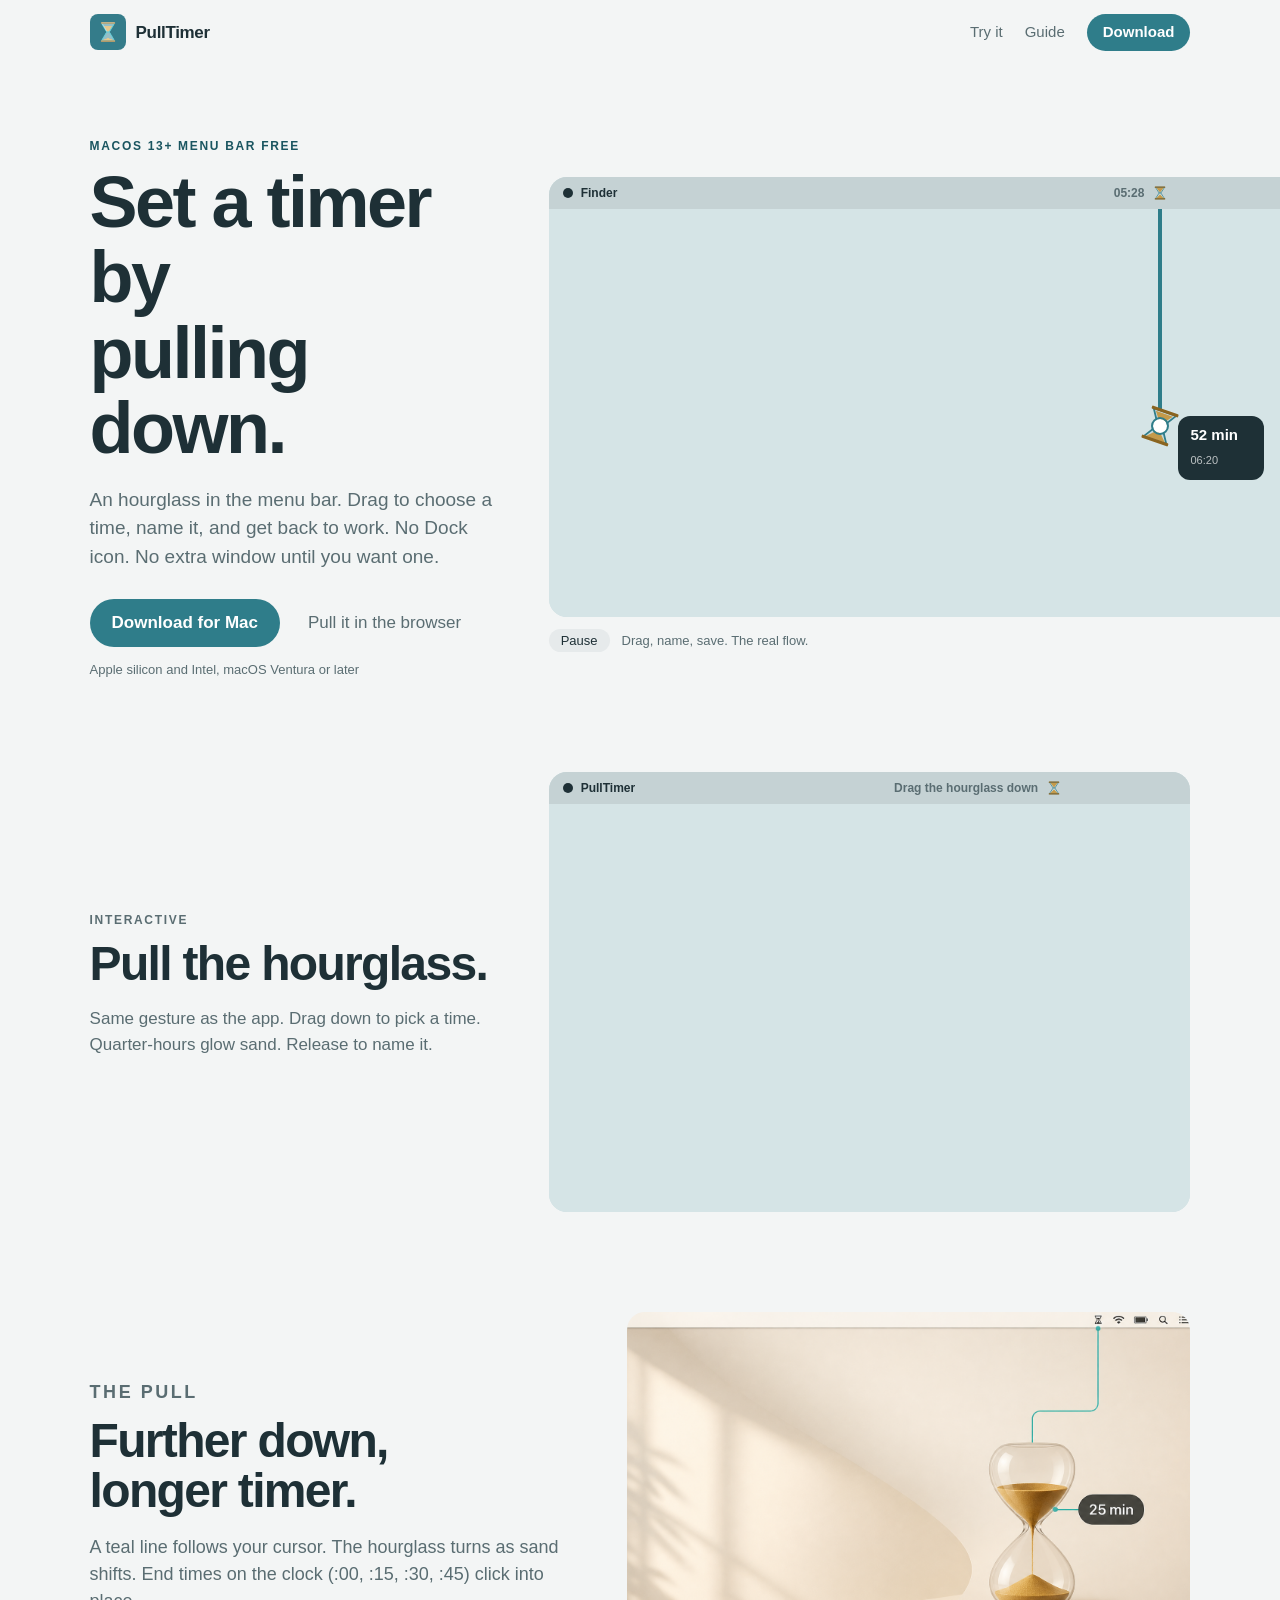
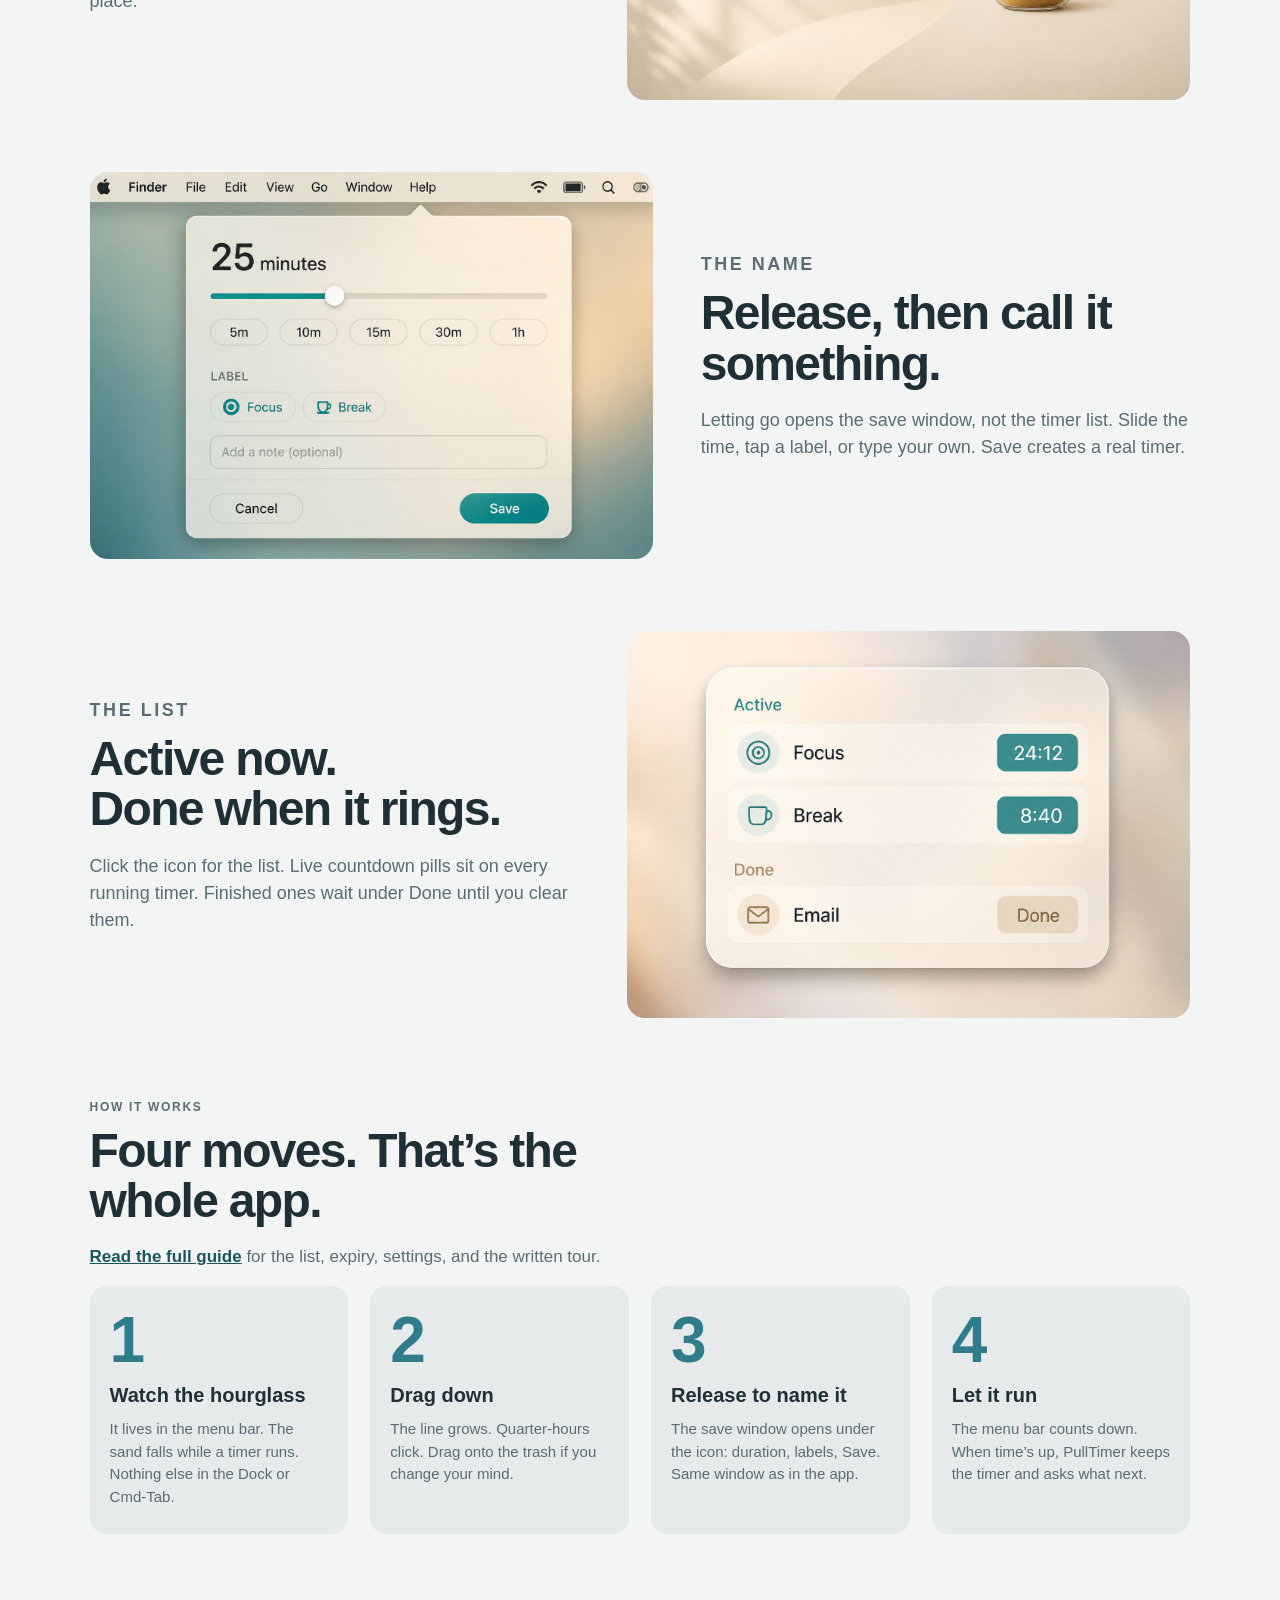
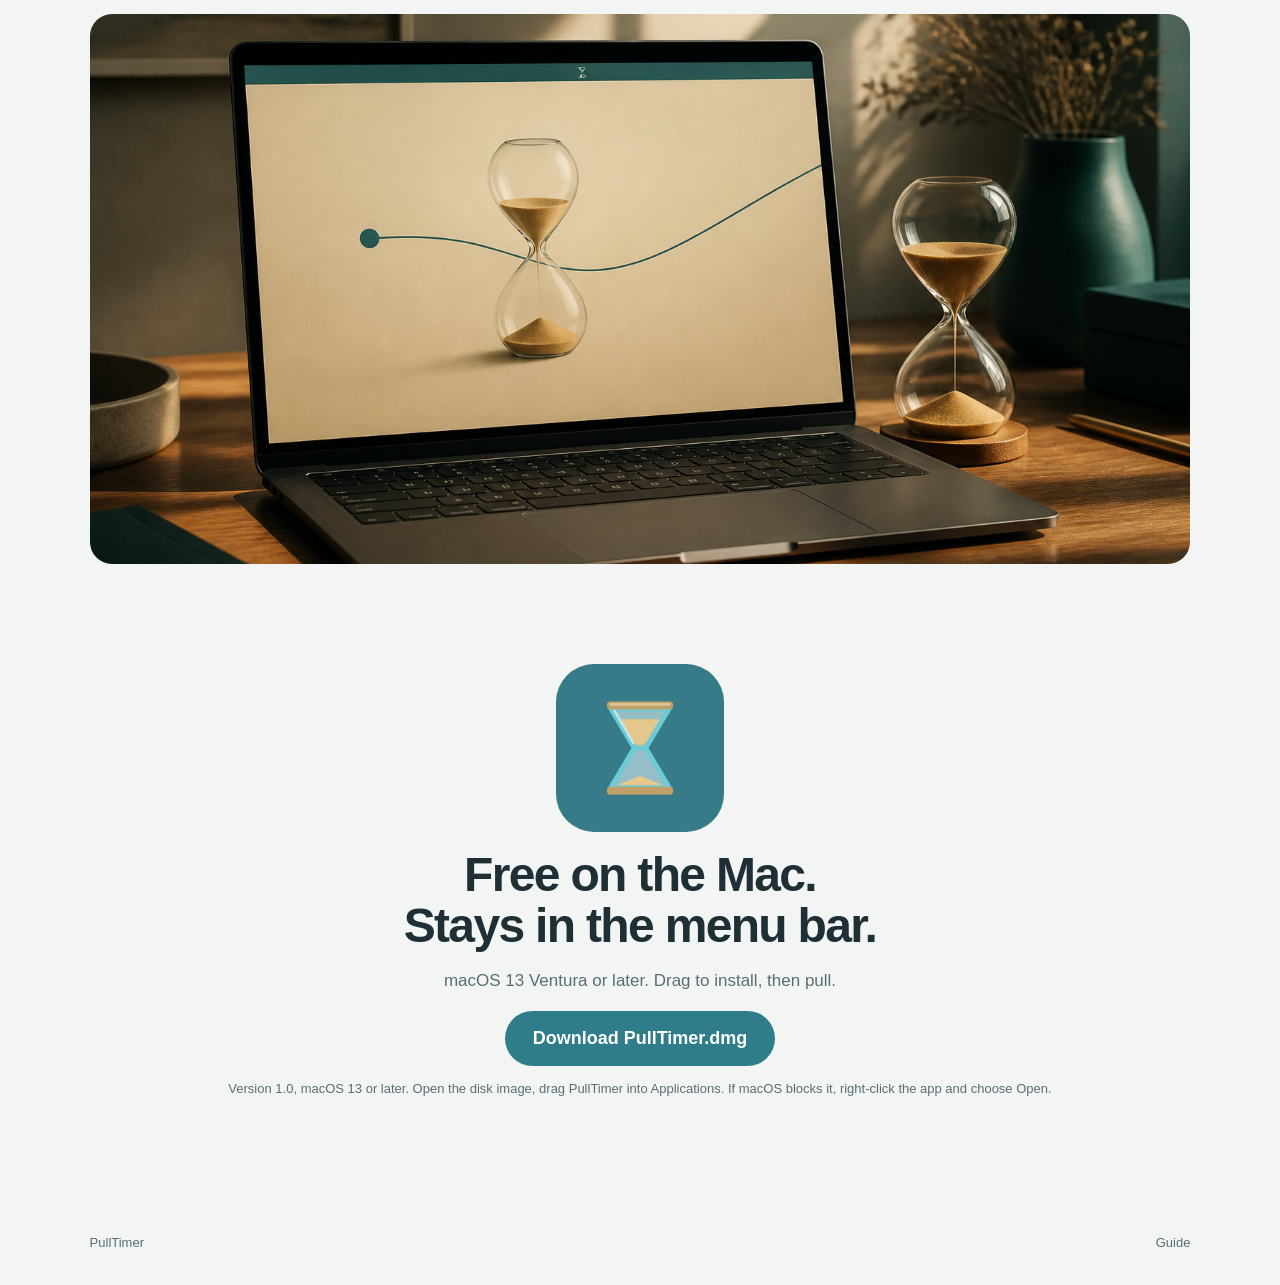
==== website/index.html @ 28bd432b "feat: website, guided tour, and save-on-release checkpoint Ship the marketing site with a DMG downlo" ====
<!DOCTYPE html>
<html lang="en">
<head>
  <meta charset="utf-8">
  <meta name="viewport" content="width=device-width, initial-scale=1">
  <title>PullTimer: set a timer by pulling down</title>
  <meta name="description" content="A macOS menu bar timer. Drag the hourglass to choose a time, name it, and let the sand run. No Dock. No clutter.">
  <meta property="og:title" content="PullTimer">
  <meta property="og:description" content="Set a timer by pulling down from the Mac menu bar.">
  <meta property="og:image" content="assets/hero-desk.png">
  <meta property="og:type" content="website">
  <link rel="icon" href="assets/favicon.svg" type="image/svg+xml">
  <link rel="apple-touch-icon" href="assets/app-icon-256.png">
  <link rel="stylesheet" href="styles.css">
</head>
<body>
  <header class="nav">
    <a class="brand" href="#top">
      <img src="assets/app-icon-256.png" width="36" height="36" alt="">
      <span>PullTimer</span>
    </a>
    <nav>
      <a href="#try">Try it</a>
      <a class="keep" href="guide.html">Guide</a>
      <a href="downloads/PullTimer.dmg" class="nav-cta" download>Download</a>
    </nav>
  </header>

  <main id="top">
    <section class="hero">
      <div class="hero-copy">
        <p class="eyebrow">macOS 13+  Menu bar  Free</p>
        <h1>Set a timer by<br>pulling down.</h1>
        <p class="lede">An hourglass in the menu bar. Drag to choose a time, name it, and get back to work. No Dock icon. No extra window until you want one.</p>
        <div class="hero-actions">
          <a class="btn-save" href="downloads/PullTimer.dmg" download>Download for Mac</a>
          <a class="btn-quiet" href="#try">Pull it in the browser</a>
        </div>
        <p class="fine">Apple silicon and Intel, macOS Ventura or later</p>
      </div>

      <figure class="film" aria-label="Product demo">
        <div class="film-stage" id="film">
          <div class="desktop">
            <div class="menubar">
              <span class="apple" aria-hidden="true"></span>
              <span class="mb-app">Finder</span>
              <span class="mb-spacer"></span>
              <span class="mb-clock" id="filmClock">16:39</span>
              <span class="status-icon" id="filmIcon">
                <svg class="hg" viewBox="0 0 42 42" aria-hidden="true"><use href="#hourglass"></use></svg>
                <span class="status-time" id="filmStatus"></span>
              </span>
            </div>
            <div class="film-play" id="filmPlay">
              <div class="line" id="filmLine"></div>
              <div class="glass" id="filmGlass">
                <svg class="hg lg" viewBox="0 0 42 42"><use href="#hourglass"></use></svg>
              </div>
              <div class="bubble" id="filmBubble">
                <strong id="filmMins">25 min</strong>
                <span id="filmEnd">17:04</span>
              </div>
              <div class="cursor" id="filmCursor"></div>
              <div class="save-panel" id="filmSave">
                <div class="save-head">
                  <h3 id="filmVerbose">25 minutes</h3>
                  <div class="save-meta"><span>25m</span><span id="filmSaveEnd">17:04</span></div>
                  <div class="slider"><i style="width:42%"></i></div>
                  <div class="chips">
                    <span>5m</span><span>10m</span><span class="on">15m</span><span>30m</span><span>1h</span>
                  </div>
                </div>
                <div class="save-label">
                  <p>Label</p>
                  <div class="chips"><span>Focus</span><span>Break</span></div>
                  <div class="field" id="filmField"><span id="filmTyped"></span><i class="caret"></i></div>
                </div>
                <div class="save-foot">
                  <span class="cancel">Cancel</span>
                  <span class="save" id="filmSaveBtn">Save</span>
                </div>
              </div>
            </div>
          </div>
        </div>
        <figcaption>
          <button type="button" class="film-toggle" id="filmToggle" aria-pressed="true">Pause</button>
          <span>Drag, name, save. The real flow.</span>
        </figcaption>
      </figure>
    </section>

    <section class="try" id="try">
      <div class="section-copy">
        <p class="eyebrow">Interactive</p>
        <h2>Pull the hourglass.</h2>
        <p>Same gesture as the app. Drag down to pick a time. Quarter-hours glow sand. Release to name it.</p>
      </div>
      <div class="try-stage" id="tryStage">
        <div class="desktop">
          <div class="menubar">
            <span class="apple" aria-hidden="true"></span>
            <span class="mb-app">PullTimer</span>
            <span class="mb-spacer"></span>
            <span class="hint" id="tryHint">Drag the hourglass down</span>
            <button type="button" class="status-icon live" id="tryIcon" aria-label="Drag to set a timer">
              <svg class="hg" viewBox="0 0 42 42"><use href="#hourglass"></use></svg>
            </button>
          </div>
          <div class="try-canvas" id="tryCanvas">
            <div class="line" id="tryLine"></div>
            <div class="glass" id="tryGlass">
              <svg class="hg lg" viewBox="0 0 42 42"><use href="#hourglass"></use></svg>
            </div>
            <div class="bubble" id="tryBubble">
              <strong id="tryMins">15 min</strong>
              <span id="tryEnd"></span>
            </div>
            <div class="save-panel" id="trySave">
              <div class="save-head">
                <h3 id="tryVerbose">15 minutes</h3>
                <div class="save-meta"><span id="tryShort">15m</span><span id="trySaveEnd"></span></div>
                <div class="slider"><i id="trySlider"></i></div>
                <div class="chips">
                  <button type="button" data-mins="5">5m</button>
                  <button type="button" data-mins="10">10m</button>
                  <button type="button" data-mins="15">15m</button>
                  <button type="button" data-mins="30">30m</button>
                  <button type="button" data-mins="60">1h</button>
                </div>
              </div>
              <div class="save-label">
                <p>Label</p>
                <div class="chips">
                  <button type="button" data-label="Focus">Focus</button>
                  <button type="button" data-label="Break">Break</button>
                </div>
                <input id="tryField" class="field-input" type="text" placeholder="or type your own…" maxlength="40" autocomplete="off">
              </div>
              <div class="save-foot">
                <button type="button" class="cancel" id="tryCancel">Cancel</button>
                <button type="button" class="save" id="tryAdd">Save</button>
              </div>
            </div>
            <div class="list-panel" id="tryList" hidden>
              <p class="list-kicker">Active</p>
              <div id="tryRows"></div>
            </div>
          </div>
        </div>
      </div>
    </section>

    <section class="features" id="features">
      <article class="feature">
        <div class="feature-text">
          <p class="eyebrow">The pull</p>
          <h2>Further down,<br>longer timer.</h2>
          <p>A teal line follows your cursor. The hourglass turns as sand shifts. End times on the clock (:00, :15, :30, :45) click into place.</p>
        </div>
        <figure>
          <img src="assets/feature-drag.png" alt="Dragging the hourglass down from the Mac menu bar to set 25 minutes" width="1600" height="900">
        </figure>
      </article>

      <article class="feature flip">
        <div class="feature-text">
          <p class="eyebrow">The name</p>
          <h2>Release, then call it something.</h2>
          <p>Letting go opens the save window, not the timer list. Slide the time, tap a label, or type your own. Save creates a real timer.</p>
        </div>
        <figure>
          <img src="assets/feature-save.png" alt="Save window with duration slider, label chips, and a teal Save button" width="1600" height="1200">
        </figure>
      </article>

      <article class="feature">
        <div class="feature-text">
          <p class="eyebrow">The list</p>
          <h2>Active now.<br>Done when it rings.</h2>
          <p>Click the icon for the list. Live countdown pills sit on every running timer. Finished ones wait under Done until you clear them.</p>
        </div>
        <figure>
          <img src="assets/feature-list.png" alt="Timer list with Active countdowns and a Done section" width="1600" height="1200">
        </figure>
      </article>
    </section>

    <section class="steps" id="how">
      <div class="section-copy">
        <p class="eyebrow">How it works</p>
        <h2>Four moves. That’s the whole app.</h2>
        <p><a href="guide.html">Read the full guide</a> for the list, expiry, settings, and the written tour.</p>
      </div>
      <ol class="step-grid">
        <li>
          <span class="num">1</span>
          <h3>Watch the hourglass</h3>
          <p>It lives in the menu bar. The sand falls while a timer runs. Nothing else in the Dock or Cmd-Tab.</p>
        </li>
        <li>
          <span class="num">2</span>
          <h3>Drag down</h3>
          <p>The line grows. Quarter-hours click. Drag onto the trash if you change your mind.</p>
        </li>
        <li>
          <span class="num">3</span>
          <h3>Release to name it</h3>
          <p>The save window opens under the icon: duration, labels, Save. Same window as in the app.</p>
        </li>
        <li>
          <span class="num">4</span>
          <h3>Let it run</h3>
          <p>The menu bar counts down. When time’s up, PullTimer keeps the timer and asks what next.</p>
        </li>
      </ol>
    </section>

    <section class="still">
      <img src="assets/hero-desk.png" alt="A MacBook on a wooden desk with PullTimer’s hourglass on screen" width="1600" height="900">
    </section>

    <section class="download" id="download">
      <img class="dl-icon" src="assets/app-icon.png" width="1024" height="1024" alt="PullTimer">
      <h2>Free on the Mac.<br>Stays in the menu bar.</h2>
      <p>macOS 13 Ventura or later. Drag to install, then pull.</p>
      <a class="btn-save lg" href="downloads/PullTimer.dmg" download>Download PullTimer.dmg</a>
      <p class="fine">Version 1.0, macOS 13 or later. Open the disk image, drag PullTimer into Applications. If macOS blocks it, right-click the app and choose Open.</p>
    </section>
  </main>

  <footer>
    <span>PullTimer</span>
    <a href="guide.html">Guide</a>
  </footer>

  <svg xmlns="http://www.w3.org/2000/svg" class="sprite" aria-hidden="true">
    <symbol id="hourglass" viewBox="0 0 42 42">
      <path d="M9 6h24L23.3 21H18.7L9 6Z" fill="#c5d8db" stroke="#2f7d8a" stroke-width="1.8" stroke-linejoin="round"/>
      <path d="M9 36h24L23.3 21H18.7L9 36Z" fill="#c5d8db" stroke="#2f7d8a" stroke-width="1.8" stroke-linejoin="round"/>
      <path d="M12 8h18L21 20Z" fill="#c49a4a"/>
      <path d="M11 35h20L21 25Z" fill="#c49a4a"/>
      <rect x="7" y="4" width="28" height="3.2" rx="1" fill="#8a6420"/>
      <rect x="7" y="34.8" width="28" height="3.2" rx="1" fill="#8a6420"/>
    </symbol>
  </svg>

  <script src="app.js"></script>
</body>
</html>
---- website/styles.css ----
:root {
  --accent: #2f7d8a;
  --accent-deep: #1a5560;
  --teal: #4aa3ad;
  --sand: #b8924a;
  --sand-deep: #7a5a1e;
  --cream: #f3f5f5;
  --cream-deep: #e2e6e7;
  --ink: #1e3036;
  --muted: #5a6d72;
  --panel: #e6eaeb;
  --glass: #ffffff;
  --line: #2f7d8a;
  --radius: 13px;
}

* { box-sizing: border-box; }
html { scroll-behavior: smooth; }
body {
  margin: 0;
  color: var(--ink);
  font: 17px/1.5 -apple-system, BlinkMacSystemFont, "SF Pro Text", "Segoe UI", sans-serif;
  background: var(--cream);
}
img { max-width: 100%; height: auto; display: block; }
button, input { font: inherit; }
a { color: inherit; }

.nav {
  position: sticky;
  top: 0;
  z-index: 20;
  display: flex;
  align-items: center;
  justify-content: space-between;
  padding: 14px 7vw;
  background: var(--cream);
}
.brand {
  display: flex;
  align-items: center;
  gap: 10px;
  text-decoration: none;
  font-weight: 650;
  letter-spacing: -0.02em;
}
.brand img { border-radius: 8px; }
.nav nav { display: flex; align-items: center; gap: 22px; }
.nav nav a { text-decoration: none; color: var(--muted); font-size: 15px; }
.nav-cta {
  background: var(--accent);
  color: #fff !important;
  padding: 7px 16px;
  border-radius: 999px;
  font-weight: 600;
}

.hero {
  display: grid;
  grid-template-columns: minmax(0, 0.82fr) minmax(0, 1.28fr);
  gap: 48px;
  align-items: center;
  padding: 72px 7vw 40px;
}
.eyebrow {
  margin: 0 0 10px;
  text-transform: uppercase;
  letter-spacing: 0.14em;
  font-size: 12px;
  font-weight: 650;
  color: var(--accent-deep);
}
h1, h2 {
  font-family: -apple-system, BlinkMacSystemFont, "SF Pro Display", "Segoe UI", sans-serif;
  letter-spacing: -0.035em;
  line-height: 1.05;
  margin: 0 0 16px;
}
h1 { font-size: clamp(42px, 6vw, 72px); }
h2 { font-size: clamp(32px, 4vw, 48px); }
.lede { font-size: 19px; color: var(--muted); max-width: 34rem; }
.hero-actions { display: flex; flex-wrap: wrap; gap: 12px; margin: 28px 0 12px; }
.fine { color: var(--muted); font-size: 13px; }

.btn-save {
  display: inline-flex;
  align-items: center;
  justify-content: center;
  background: var(--accent);
  color: #fff;
  text-decoration: none;
  font-weight: 650;
  padding: 11px 22px;
  border-radius: 999px;
  border: 0;
  cursor: pointer;
}
.btn-save:hover { background: var(--accent-deep); }
.btn-save.lg { padding: 14px 28px; font-size: 18px; }
.btn-quiet {
  display: inline-flex;
  align-items: center;
  padding: 11px 16px;
  text-decoration: none;
  color: var(--muted);
  border-radius: 999px;
}
.btn-quiet:hover { background: var(--panel); }

.film { margin: 0; }
.film-stage, .try-stage {
  border-radius: 18px;
  overflow: hidden;
  background: #d5e4e6;
  aspect-ratio: 16 / 9;
  min-height: 440px;
}
.desktop {
  height: 100%;
  background: #d5e4e6;
  position: relative;
  display: flex;
  flex-direction: column;
}
.menubar {
  position: relative;
  z-index: 2;
  height: 32px;
  display: flex;
  align-items: center;
  gap: 8px;
  padding: 0 20% 0 14px;
  background: #c5d2d4;
  font-size: 12px;
  font-weight: 560;
  line-height: 1;
  flex: none;
}
.menubar > * {
  display: flex;
  align-items: center;
  height: 20px;
  line-height: 1;
}
.apple {
  width: 10px;
  height: 10px;
  border-radius: 50%;
  background: var(--ink);
  flex: none;
}
.sprite {
  position: absolute;
  left: -999px;
  width: 42px;
  height: 42px;
}
.mb-spacer { flex: 1; }
.mb-clock, .hint { color: var(--muted); }
.status-icon {
  display: inline-flex;
  align-items: center;
  gap: 6px;
  background: none;
  border: 0;
  padding: 0;
  height: 20px;
  border-radius: 6px;
}
.status-icon.live { cursor: grab; }
.status-icon.live:active { cursor: grabbing; }
.hg { width: 16px; height: 16px; display: block; flex: none; }
.hg.lg { width: 42px; height: 42px; }
.status-time {
  font-variant-numeric: tabular-nums;
  font-size: 11px;
  color: var(--accent-deep);
}
.status-time:not(:empty) {
  background: var(--accent);
  color: #fff;
  padding: 0 6px;
  height: 18px;
  border-radius: 6px;
}

.film-play, .try-canvas {
  position: relative;
  flex: 1;
  min-height: 0;
  z-index: 1;
}
.line {
  position: absolute;
  width: 4px;
  background: var(--line);
  border-radius: 99px;
  transform-origin: top center;
  opacity: 0;
  left: 0; top: 0;
  pointer-events: none;
}
.line.faded { opacity: 0.28 !important; }
.glass, .bubble, .cursor { position: absolute; opacity: 0; pointer-events: none; }
.glass {
  width: 54px; height: 54px;
  margin: -27px 0 0 -27px;
  display: grid; place-items: center;
}
.bubble {
  min-width: 86px;
  padding: 8px 12px;
  border-radius: 12px;
  background: var(--ink);
  color: #fff;
  transform: translate(18px, -10px);
}
.bubble strong { display: block; font-size: 15px; }
.bubble span { font-size: 11px; opacity: .7; }
.bubble.on-clock { background: var(--sand-deep); }
.cursor {
  width: 14px; height: 14px;
  border-radius: 50%;
  background: #fff;
  outline: 2px solid var(--line);
  margin: -7px 0 0 -7px;
}

.save-panel, .list-panel {
  position: absolute;
  top: 12px;
  right: 10px;
  width: 300px;
  border-radius: var(--radius);
  background: var(--glass);
  overflow: hidden;
  opacity: 0;
  transform: translateY(-8px) scale(0.96);
  pointer-events: none;
}
.save-panel.show, .list-panel.show {
  opacity: 1;
  transform: none;
  pointer-events: auto;
  transition: 180ms ease;
}
.save-head, .save-label { padding: 16px 18px 12px; }
.save-head h3 { font-size: 18px; margin: 0 0 6px; }
.save-meta {
  display: flex; justify-content: space-between;
  font-size: 12px; color: var(--muted); margin-bottom: 8px;
}
.slider {
  height: 4px; border-radius: 99px;
  background: var(--panel); margin-bottom: 12px;
}
.slider i {
  display: block; height: 100%; width: 40%;
  background: var(--accent); border-radius: inherit;
}
.chips { display: flex; flex-wrap: wrap; gap: 6px; }
.chips span, .chips button {
  border: 0;
  background: var(--panel);
  color: var(--muted);
  border-radius: 999px;
  padding: 5px 8px;
  font-size: 11px;
  font-weight: 600;
  cursor: pointer;
}
.chips .on, .chips button.on {
  background: #c5d8db;
  color: var(--accent-deep);
}
.save-label p {
  margin: 0 0 8px;
  font-size: 11px;
  letter-spacing: .12em;
  text-transform: uppercase;
  color: var(--muted);
  font-weight: 650;
}
.field, .field-input {
  margin-top: 10px;
  min-height: 28px;
  border: 0;
  background: transparent;
  width: 100%;
  color: var(--ink);
}
.field { color: var(--muted); }
.caret {
  display: inline-block; width: 1px; height: 14px;
  background: var(--accent); margin-left: 1px;
  animation: blink 1s steps(1) infinite;
}
@keyframes blink { 50% { opacity: 0; } }
.save-foot {
  display: flex; justify-content: space-between; align-items: center;
  padding: 12px 14px;
  background: var(--panel);
}
.cancel {
  background: none; border: 0; color: var(--muted);
  padding: 6px 12px; border-radius: 7px; cursor: pointer;
}
.save {
  background: var(--accent); color: #fff; border: 0;
  padding: 7px 18px; border-radius: 999px; font-weight: 650; cursor: pointer;
}
.save.pulse { transform: scale(1.04); }

.list-panel { padding: 14px 0 8px; }
.list-empty {
  margin: 8px 16px 16px;
  color: var(--muted);
  font-size: 13px;
  text-align: center;
}
.list-kicker {
  margin: 0 16px 8px;
  font-size: 10px; font-weight: 700;
  letter-spacing: .12em; text-transform: uppercase; color: var(--muted);
}
.row {
  display: flex; align-items: center; gap: 8px;
  padding: 10px 16px; min-height: 54px;
}
.row b { display: block; font-size: 13px; font-weight: 560; }
.row small { color: var(--muted); font-size: 11px; }
.row .grow { flex: 1; }
.pill {
  width: 80px; height: 26px; border-radius: 999px;
  display: grid; place-items: center;
  background: #c5d8db;
  color: var(--accent-deep);
  font-size: 11px; font-weight: 550;
  font-variant-numeric: tabular-nums;
}

.film figcaption {
  display: flex;
  align-items: center;
  gap: 12px;
  margin-top: 12px;
  color: var(--muted);
  font-size: 13px;
  line-height: 1;
}
.film-toggle {
  background: var(--panel);
  border: 0; border-radius: 999px;
  padding: 5px 12px; cursor: pointer; color: var(--ink);
}

.try {
  display: grid;
  grid-template-columns: minmax(0, 0.82fr) minmax(0, 1.28fr);
  gap: 48px;
  align-items: center;
  padding: 40px 7vw 80px;
}
.section-copy { max-width: 36rem; }
.section-copy p { color: var(--muted); }
.section-copy a { color: var(--accent-deep); font-weight: 600; }
.try-stage { width: 100%; }

.features { padding: 20px 7vw 40px; display: grid; gap: 72px; }
.feature {
  display: grid;
  grid-template-columns: 1fr 1.15fr;
  gap: 48px;
  align-items: center;
}
.feature.flip { grid-template-columns: 1.15fr 1fr; }
.feature.flip .feature-text { order: 2; }
.feature p { color: var(--muted); font-size: 18px; }
.feature figure {
  margin: 0;
  border-radius: 18px;
  overflow: hidden;
  background: var(--panel);
}
.feature img { width: 100%; height: 100%; object-fit: cover; aspect-ratio: 16 / 11; }

.steps { padding: 40px 7vw 80px; }
.step-grid {
  list-style: none;
  padding: 0;
  margin: 0;
  display: grid;
  grid-template-columns: repeat(4, 1fr);
  gap: 22px;
}
.step-grid li {
  background: var(--panel);
  border-radius: 16px;
  padding: 22px 20px 26px;
}
.num {
  display: block;
  font-size: 64px;
  font-weight: 750;
  letter-spacing: -0.04em;
  line-height: 1;
  color: var(--accent);
}
.step-grid h3 { margin: 8px 0 8px; font-size: 20px; }
.step-grid p { margin: 0; color: var(--muted); font-size: 15px; }

.still { padding: 0 7vw 80px; }
.still img {
  width: 100%;
  border-radius: 22px;
  aspect-ratio: 16 / 8;
  object-fit: cover;
}

.download {
  text-align: center;
  padding: 20px 7vw 100px;
}
.dl-icon {
  width: 168px;
  height: 168px;
  margin: 0 auto 18px;
  border-radius: 38px;
  object-fit: cover;
}
.download p { color: var(--muted); }
.download code {
  background: var(--panel);
  padding: 1px 6px;
  border-radius: 6px;
  font-size: 12px;
}

footer {
  display: flex;
  justify-content: space-between;
  padding: 22px 7vw 32px;
  color: var(--muted);
  font-size: 13px;
}
footer a { text-decoration: none; }

.guide-wrap {
  display: grid;
  grid-template-columns: 220px minmax(0, 720px);
  gap: 48px;
  max-width: 1100px;
  margin: 0 auto;
  padding: 48px 7vw 80px;
}
.toc {
  position: sticky;
  top: 80px;
  align-self: start;
}
.toc ol {
  list-style: none;
  padding: 0;
  margin: 0 0 16px;
}
.toc li { margin: 0 0 8px; }
.toc a {
  text-decoration: none;
  color: var(--muted);
  font-size: 14px;
}
.toc a:hover, .nav a[aria-current="page"] { color: var(--accent-deep); }
.toc-md { padding-left: 0; font-size: 13px; }

.guide-hero { margin-bottom: 40px; }
.guide section { margin: 0 0 48px; }
.guide h2 {
  display: flex;
  align-items: center;
  gap: 12px;
  font-size: 32px;
  margin-bottom: 14px;
}
.guide h2 .num {
  font-size: 42px;
  flex: none;
}
.guide h3 { font-size: 18px; margin: 22px 0 10px; }
.guide p, .guide li { color: var(--ink); }
.guide ul, .guide .plain { padding-left: 1.2em; }
.guide li { margin: 6px 0; }
.callout {
  background: var(--panel);
  border-radius: 12px;
  padding: 12px 16px;
  margin: 16px 0;
}
.callout p { margin: 0; color: var(--muted); }
.guide table {
  width: 100%;
  border-collapse: collapse;
  font-size: 15px;
  margin: 16px 0 20px;
  background: var(--panel);
  border-radius: 12px;
  overflow: hidden;
}
.guide th, .guide td {
  text-align: left;
  padding: 10px 12px;
  vertical-align: top;
}
.guide tr:nth-child(even) td { background: var(--cream-deep); }
.guide th { color: var(--muted); font-size: 12px; letter-spacing: .06em; text-transform: uppercase; }
.guide code, kbd {
  background: #c5d8db;
  padding: 1px 6px;
  border-radius: 6px;
  font-size: 13px;
}
.guide-fig {
  margin: 18px 0;
  border-radius: 16px;
  overflow: hidden;
  background: var(--panel);
}
.guide-fig img { width: 100%; aspect-ratio: 16 / 10; object-fit: cover; }
.guide-fig figcaption {
  padding: 10px 14px 12px;
  font-size: 13px;
  color: var(--muted);
}

@media (max-width: 900px) {
  .hero, .try, .feature, .feature.flip { grid-template-columns: 1fr; }
  .feature.flip .feature-text { order: 0; }
  .step-grid { grid-template-columns: 1fr 1fr; }
  .nav nav a:not(.nav-cta):not(.keep) { display: none; }
  .save-panel, .list-panel { right: 10px; left: 10px; width: auto; }
  .guide-wrap { grid-template-columns: 1fr; }
  .toc { position: static; }
}
@media (max-width: 560px) {
  .step-grid { grid-template-columns: 1fr; }
  h1 { font-size: 40px; }
}

@media print {
  .nav, .toc, footer { display: none; }
  .guide-wrap { display: block; padding: 0; }
}

@media (prefers-reduced-motion: reduce) {
  .caret { animation: none; }
  html { scroll-behavior: auto; }
}
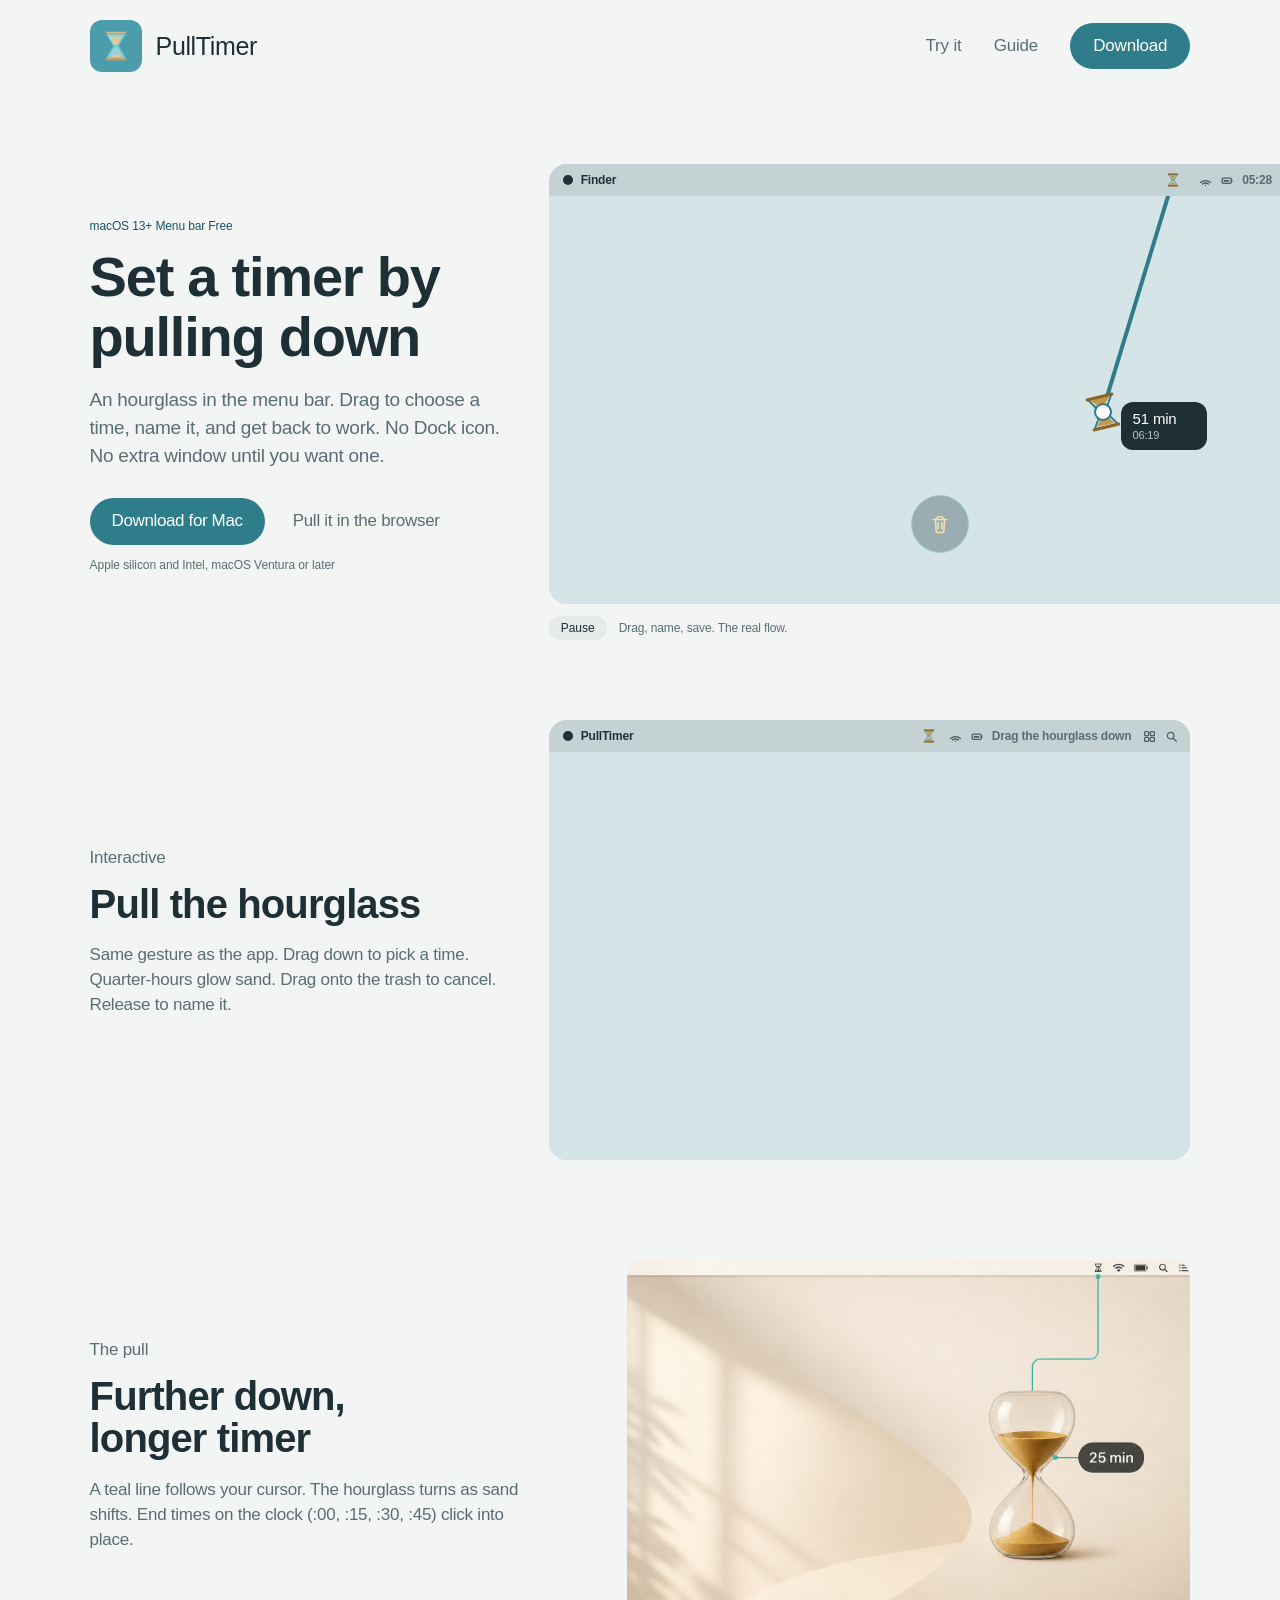
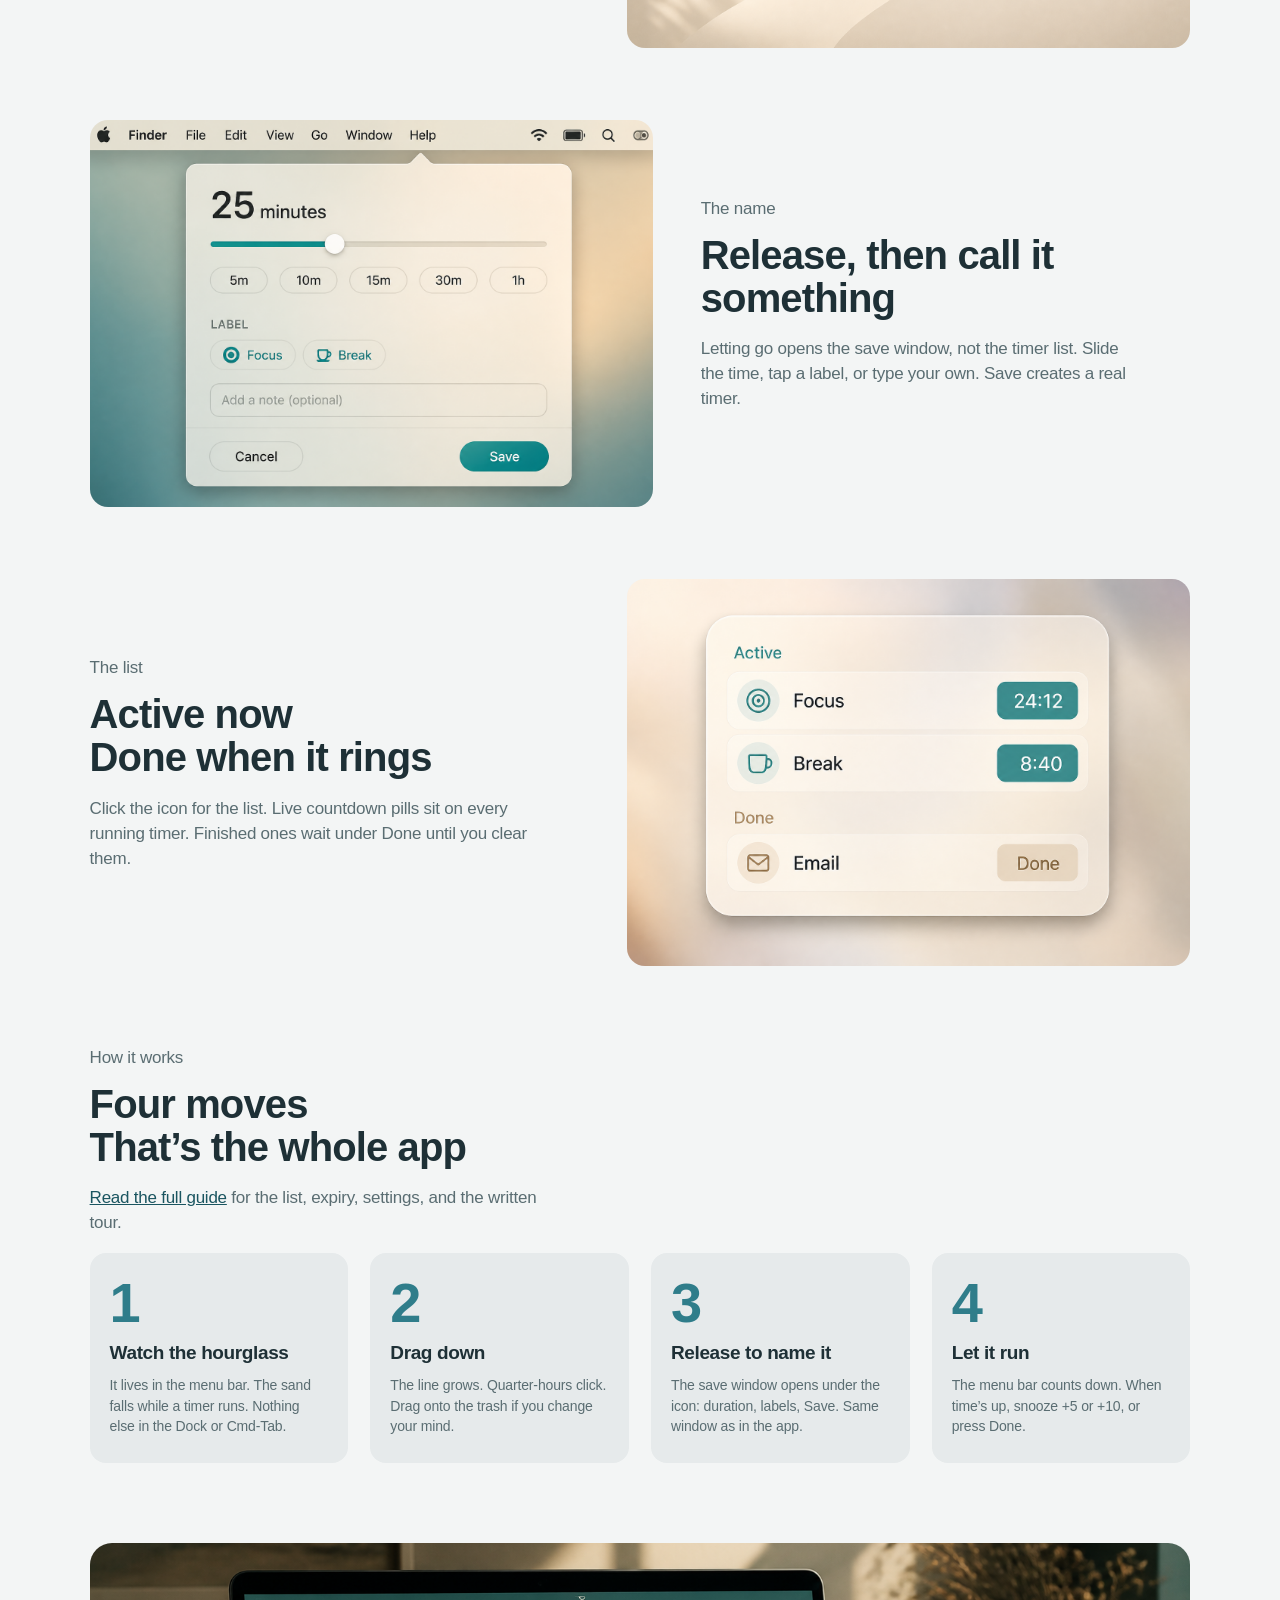
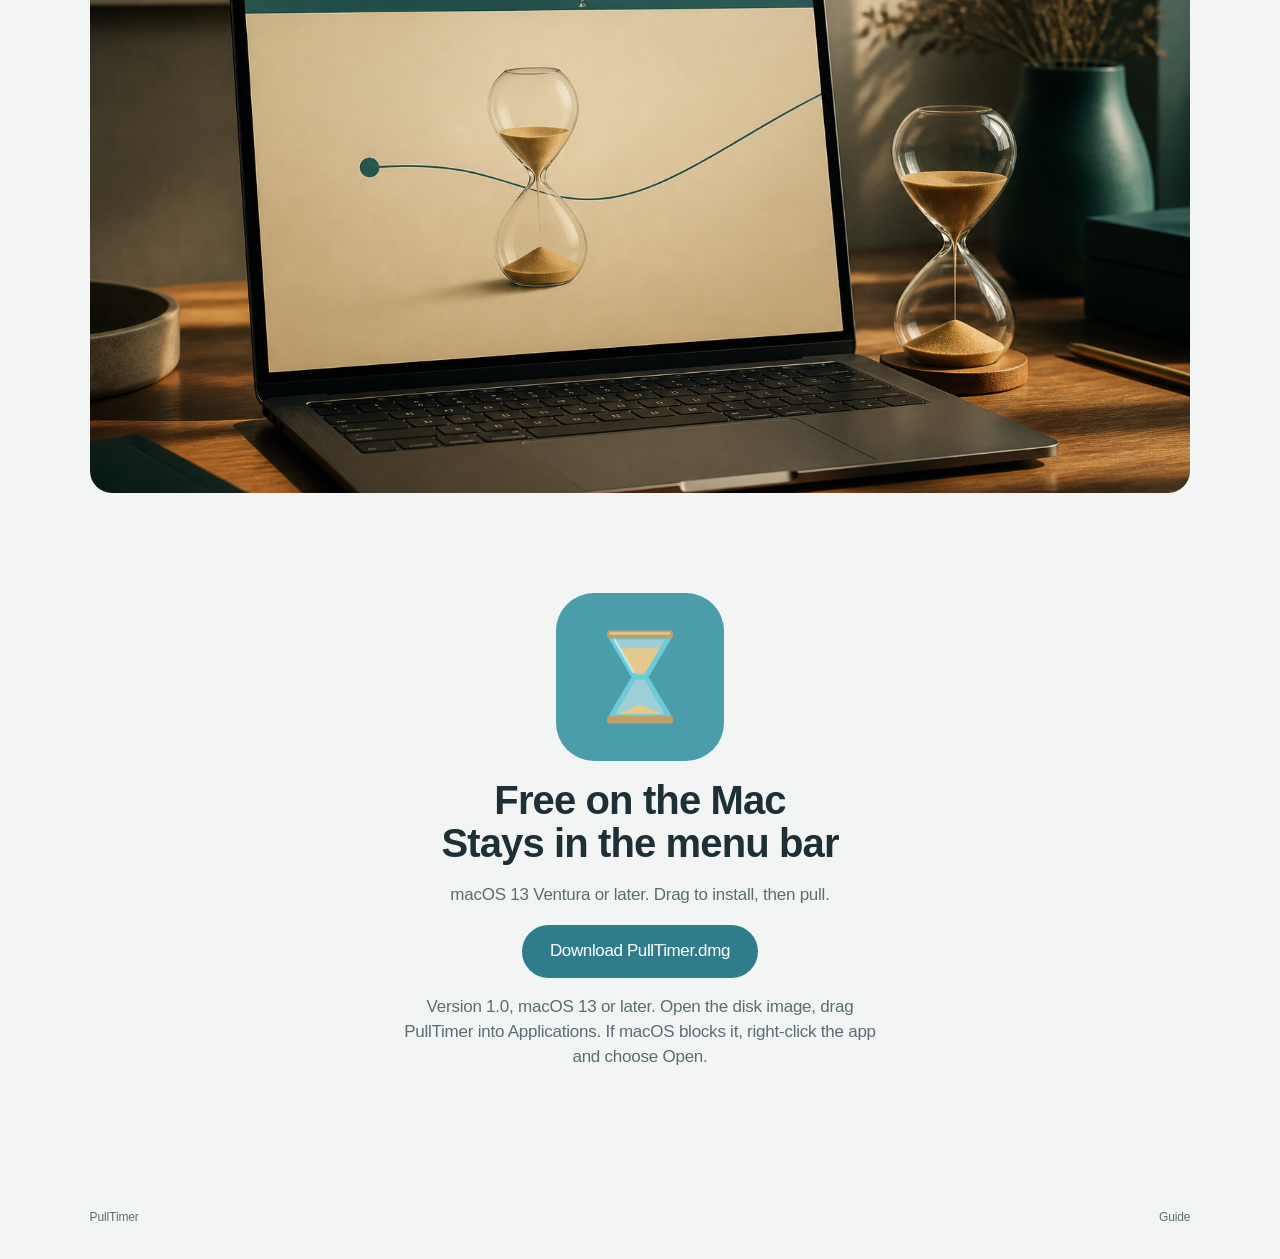
==== commit f8550c1d: "Ship the current app and site to GitHub Pages. Co-authored-by: Cursor <cursoragent@cursor.com>" ====
--- a/website/index.html
+++ b/website/index.html
@@ -30,7 +30,7 @@
     <section class="hero">
       <div class="hero-copy">
         <p class="eyebrow">macOS 13+  Menu bar  Free</p>
-        <h1>Set a timer by<br>pulling down.</h1>
+        <h1>Set a timer by<br>pulling down</h1>
         <p class="lede">An hourglass in the menu bar. Drag to choose a time, name it, and get back to work. No Dock icon. No extra window until you want one.</p>
         <div class="hero-actions">
           <a class="btn-save" href="downloads/PullTimer.dmg" download>Download for Mac</a>
@@ -46,11 +46,19 @@
               <span class="apple" aria-hidden="true"></span>
               <span class="mb-app">Finder</span>
               <span class="mb-spacer"></span>
-              <span class="mb-clock" id="filmClock">16:39</span>
               <span class="status-icon" id="filmIcon">
                 <svg class="hg" viewBox="0 0 42 42" aria-hidden="true"><use href="#hourglass"></use></svg>
                 <span class="status-time" id="filmStatus"></span>
               </span>
+              <span class="mb-extras" aria-hidden="true">
+                <svg class="mb-sys" viewBox="0 0 16 16"><path d="M2 10.5c3.2-3.2 8.8-3.2 12 0"/><path d="M4.4 12.4c1.9-1.8 5.3-1.8 7.2 0"/><circle cx="8" cy="14" r="0.8" class="fill"/></svg>
+                <svg class="mb-sys" viewBox="0 0 16 16"><rect x="1.5" y="5" width="11" height="6.5" rx="1.2"/><path d="M13.2 7v2.5"/><path d="M3.4 7.4h6.6v2.2H3.4z" class="fill"/></svg>
+              </span>
+              <span class="mb-clock" id="filmClock">16:39</span>
+              <span class="mb-extras" aria-hidden="true">
+                <svg class="mb-sys" viewBox="0 0 16 16"><rect x="2" y="2" width="5" height="5" rx="1.1"/><rect x="9" y="2" width="5" height="5" rx="1.1"/><rect x="2" y="9" width="5" height="5" rx="1.1"/><rect x="9" y="9" width="5" height="5" rx="1.1"/></svg>
+                <svg class="mb-sys" viewBox="0 0 16 16"><circle cx="7" cy="7" r="4"/><path d="M10.2 10.2 14 14"/></svg>
+              </span>
             </div>
             <div class="film-play" id="filmPlay">
               <div class="line" id="filmLine"></div>
@@ -62,6 +70,13 @@
                 <span id="filmEnd">17:04</span>
               </div>
               <div class="cursor" id="filmCursor"></div>
+              <div class="trash" id="filmTrash" aria-hidden="true">
+                <svg viewBox="0 0 24 24">
+                  <path d="M4.5 7h15M9 7V5.2A1.2 1.2 0 0 1 10.2 4h3.6A1.2 1.2 0 0 1 15 5.2V7"/>
+                  <path class="can" d="M7 7l.85 13.1A1.4 1.4 0 0 0 9.24 21.4h5.52a1.4 1.4 0 0 0 1.39-1.3L17 7"/>
+                  <path d="M10 11v6.2M14 11v6.2"/>
+                </svg>
+              </div>
               <div class="save-panel" id="filmSave">
                 <div class="save-head">
                   <h3 id="filmVerbose">25 minutes</h3>
@@ -94,8 +109,8 @@
     <section class="try" id="try">
       <div class="section-copy">
         <p class="eyebrow">Interactive</p>
-        <h2>Pull the hourglass.</h2>
-        <p>Same gesture as the app. Drag down to pick a time. Quarter-hours glow sand. Release to name it.</p>
+        <h2>Pull the hourglass</h2>
+        <p>Same gesture as the app. Drag down to pick a time. Quarter-hours glow sand. Drag onto the trash to cancel. Release to name it.</p>
       </div>
       <div class="try-stage" id="tryStage">
         <div class="desktop">
@@ -103,10 +118,18 @@
             <span class="apple" aria-hidden="true"></span>
             <span class="mb-app">PullTimer</span>
             <span class="mb-spacer"></span>
-            <span class="hint" id="tryHint">Drag the hourglass down</span>
             <button type="button" class="status-icon live" id="tryIcon" aria-label="Drag to set a timer">
               <svg class="hg" viewBox="0 0 42 42"><use href="#hourglass"></use></svg>
             </button>
+            <span class="mb-extras" aria-hidden="true">
+              <svg class="mb-sys" viewBox="0 0 16 16"><path d="M2 10.5c3.2-3.2 8.8-3.2 12 0"/><path d="M4.4 12.4c1.9-1.8 5.3-1.8 7.2 0"/><circle cx="8" cy="14" r="0.8" class="fill"/></svg>
+              <svg class="mb-sys" viewBox="0 0 16 16"><rect x="1.5" y="5" width="11" height="6.5" rx="1.2"/><path d="M13.2 7v2.5"/><path d="M3.4 7.4h6.6v2.2H3.4z" class="fill"/></svg>
+            </span>
+            <span class="hint" id="tryHint">Drag the hourglass down</span>
+            <span class="mb-extras" aria-hidden="true">
+              <svg class="mb-sys" viewBox="0 0 16 16"><rect x="2" y="2" width="5" height="5" rx="1.1"/><rect x="9" y="2" width="5" height="5" rx="1.1"/><rect x="2" y="9" width="5" height="5" rx="1.1"/><rect x="9" y="9" width="5" height="5" rx="1.1"/></svg>
+              <svg class="mb-sys" viewBox="0 0 16 16"><circle cx="7" cy="7" r="4"/><path d="M10.2 10.2 14 14"/></svg>
+            </span>
           </div>
           <div class="try-canvas" id="tryCanvas">
             <div class="line" id="tryLine"></div>
@@ -116,6 +139,13 @@
             <div class="bubble" id="tryBubble">
               <strong id="tryMins">15 min</strong>
               <span id="tryEnd"></span>
+            </div>
+            <div class="trash" id="tryTrash" aria-hidden="true">
+              <svg viewBox="0 0 24 24">
+                <path d="M4.5 7h15M9 7V5.2A1.2 1.2 0 0 1 10.2 4h3.6A1.2 1.2 0 0 1 15 5.2V7"/>
+                <path class="can" d="M7 7l.85 13.1A1.4 1.4 0 0 0 9.24 21.4h5.52a1.4 1.4 0 0 0 1.39-1.3L17 7"/>
+                <path d="M10 11v6.2M14 11v6.2"/>
+              </svg>
             </div>
             <div class="save-panel" id="trySave">
               <div class="save-head">
@@ -156,7 +186,7 @@
       <article class="feature">
         <div class="feature-text">
           <p class="eyebrow">The pull</p>
-          <h2>Further down,<br>longer timer.</h2>
+          <h2>Further down,<br>longer timer</h2>
           <p>A teal line follows your cursor. The hourglass turns as sand shifts. End times on the clock (:00, :15, :30, :45) click into place.</p>
         </div>
         <figure>
@@ -167,7 +197,7 @@
       <article class="feature flip">
         <div class="feature-text">
           <p class="eyebrow">The name</p>
-          <h2>Release, then call it something.</h2>
+          <h2>Release, then call it something</h2>
           <p>Letting go opens the save window, not the timer list. Slide the time, tap a label, or type your own. Save creates a real timer.</p>
         </div>
         <figure>
@@ -178,7 +208,7 @@
       <article class="feature">
         <div class="feature-text">
           <p class="eyebrow">The list</p>
-          <h2>Active now.<br>Done when it rings.</h2>
+          <h2>Active now<br>Done when it rings</h2>
           <p>Click the icon for the list. Live countdown pills sit on every running timer. Finished ones wait under Done until you clear them.</p>
         </div>
         <figure>
@@ -190,7 +220,7 @@
     <section class="steps" id="how">
       <div class="section-copy">
         <p class="eyebrow">How it works</p>
-        <h2>Four moves. That’s the whole app.</h2>
+        <h2>Four moves<br>That’s the whole app</h2>
         <p><a href="guide.html">Read the full guide</a> for the list, expiry, settings, and the written tour.</p>
       </div>
       <ol class="step-grid">
@@ -212,7 +242,7 @@
         <li>
           <span class="num">4</span>
           <h3>Let it run</h3>
-          <p>The menu bar counts down. When time’s up, PullTimer keeps the timer and asks what next.</p>
+          <p>The menu bar counts down. When time’s up, snooze +5 or +10, or press Done.</p>
         </li>
       </ol>
     </section>
@@ -223,7 +253,7 @@
 
     <section class="download" id="download">
       <img class="dl-icon" src="assets/app-icon.png" width="1024" height="1024" alt="PullTimer">
-      <h2>Free on the Mac.<br>Stays in the menu bar.</h2>
+      <h2>Free on the Mac<br>Stays in the menu bar</h2>
       <p>macOS 13 Ventura or later. Drag to install, then pull.</p>
       <a class="btn-save lg" href="downloads/PullTimer.dmg" download>Download PullTimer.dmg</a>
       <p class="fine">Version 1.0, macOS 13 or later. Open the disk image, drag PullTimer into Applications. If macOS blocks it, right-click the app and choose Open.</p>
--- a/website/styles.css
+++ b/website/styles.css
@@ -16,11 +16,17 @@
 
 * { box-sizing: border-box; }
 html { scroll-behavior: smooth; }
+#try { scroll-margin-top: 20vh; }
 body {
   margin: 0;
   color: var(--ink);
-  font: 17px/1.5 -apple-system, BlinkMacSystemFont, "SF Pro Text", "Segoe UI", sans-serif;
+  font-family: "SF Pro Text", -apple-system, BlinkMacSystemFont, "Helvetica Neue", sans-serif;
+  font-size: 17px;
+  font-weight: 400;
+  line-height: 1.47;
+  letter-spacing: -0.011em;
   background: var(--cream);
+  -webkit-font-smoothing: antialiased;
 }
 img { max-width: 100%; height: auto; display: block; }
 button, input { font: inherit; }
@@ -33,26 +39,33 @@
   display: flex;
   align-items: center;
   justify-content: space-between;
-  padding: 14px 7vw;
+  padding: 20px 7vw;
   background: var(--cream);
 }
 .brand {
   display: flex;
   align-items: center;
-  gap: 10px;
+  gap: 14px;
   text-decoration: none;
-  font-weight: 650;
-  letter-spacing: -0.02em;
-}
-.brand img { border-radius: 8px; }
-.nav nav { display: flex; align-items: center; gap: 22px; }
-.nav nav a { text-decoration: none; color: var(--muted); font-size: 15px; }
+  font-size: 25px;
+  font-weight: 510;
+  letter-spacing: -0.015em;
+}
+.brand img { width: 52px; height: 52px; border-radius: 12px; }
+.nav nav { display: flex; align-items: center; gap: 32px; }
+.nav nav a {
+  text-decoration: none;
+  color: var(--muted);
+  font-size: 17px;
+  font-weight: 400;
+  letter-spacing: -0.01em;
+}
 .nav-cta {
   background: var(--accent);
   color: #fff !important;
-  padding: 7px 16px;
+  padding: 11px 23px;
   border-radius: 999px;
-  font-weight: 600;
+  font-weight: 510;
 }
 
 .hero {
@@ -63,24 +76,36 @@
   padding: 72px 7vw 40px;
 }
 .eyebrow {
-  margin: 0 0 10px;
-  text-transform: uppercase;
-  letter-spacing: 0.14em;
+  margin: 0 0 12px;
   font-size: 12px;
-  font-weight: 650;
+  font-weight: 400;
+  letter-spacing: -0.01em;
   color: var(--accent-deep);
 }
 h1, h2 {
-  font-family: -apple-system, BlinkMacSystemFont, "SF Pro Display", "Segoe UI", sans-serif;
-  letter-spacing: -0.035em;
-  line-height: 1.05;
-  margin: 0 0 16px;
-}
-h1 { font-size: clamp(42px, 6vw, 72px); }
-h2 { font-size: clamp(32px, 4vw, 48px); }
-.lede { font-size: 19px; color: var(--muted); max-width: 34rem; }
+  font-family: "SF Pro Display", -apple-system, BlinkMacSystemFont, "Helvetica Neue", sans-serif;
+  font-weight: 600;
+  letter-spacing: -0.022em;
+  line-height: 1.07;
+  margin: 0 0 18px;
+}
+h1 { font-size: clamp(40px, 4.8vw, 56px); }
+h2 { font-size: clamp(28px, 3.2vw, 40px); }
+.lede {
+  font-size: 19px;
+  font-weight: 400;
+  line-height: 1.47;
+  letter-spacing: -0.014em;
+  color: var(--muted);
+  max-width: 22em;
+}
 .hero-actions { display: flex; flex-wrap: wrap; gap: 12px; margin: 28px 0 12px; }
-.fine { color: var(--muted); font-size: 13px; }
+.fine {
+  color: var(--muted);
+  font-size: 12px;
+  font-weight: 400;
+  letter-spacing: -0.006em;
+}
 
 .btn-save {
   display: inline-flex;
@@ -89,14 +114,16 @@
   background: var(--accent);
   color: #fff;
   text-decoration: none;
-  font-weight: 650;
+  font-size: 17px;
+  font-weight: 510;
+  letter-spacing: -0.022em;
   padding: 11px 22px;
   border-radius: 999px;
   border: 0;
   cursor: pointer;
 }
 .btn-save:hover { background: var(--accent-deep); }
-.btn-save.lg { padding: 14px 28px; font-size: 18px; }
+.btn-save.lg { padding: 14px 28px; font-size: 17px; }
 .btn-quiet {
   display: inline-flex;
   align-items: center;
@@ -104,6 +131,9 @@
   text-decoration: none;
   color: var(--muted);
   border-radius: 999px;
+  font-size: 17px;
+  font-weight: 400;
+  letter-spacing: -0.016em;
 }
 .btn-quiet:hover { background: var(--panel); }
 
@@ -129,7 +159,7 @@
   display: flex;
   align-items: center;
   gap: 8px;
-  padding: 0 20% 0 14px;
+  padding: 0 12px 0 14px;
   background: #c5d2d4;
   font-size: 12px;
   font-weight: 560;
@@ -157,6 +187,28 @@
 }
 .mb-spacer { flex: 1; }
 .mb-clock, .hint { color: var(--muted); }
+.mb-extras {
+  display: flex;
+  align-items: center;
+  gap: 9px;
+  height: 20px;
+  margin-left: 4px;
+}
+.mb-sys {
+  width: 13px;
+  height: 13px;
+  display: block;
+  fill: none;
+  stroke: var(--ink);
+  stroke-width: 1.6;
+  stroke-linecap: round;
+  stroke-linejoin: round;
+  opacity: 0.72;
+}
+.mb-sys .fill {
+  fill: var(--ink);
+  stroke: none;
+}
 .status-icon {
   display: inline-flex;
   align-items: center;
@@ -172,14 +224,18 @@
 .hg { width: 16px; height: 16px; display: block; flex: none; }
 .hg.lg { width: 42px; height: 42px; }
 .status-time {
+  display: inline-flex;
+  align-items: center;
+  justify-content: center;
   font-variant-numeric: tabular-nums;
   font-size: 11px;
+  line-height: 1;
   color: var(--accent-deep);
 }
 .status-time:not(:empty) {
   background: var(--accent);
   color: #fff;
-  padding: 0 6px;
+  padding: 0 7px;
   height: 18px;
   border-radius: 6px;
 }
@@ -201,7 +257,38 @@
   pointer-events: none;
 }
 .line.faded { opacity: 0.28 !important; }
-.glass, .bubble, .cursor { position: absolute; opacity: 0; pointer-events: none; }
+.glass, .bubble, .cursor, .trash { position: absolute; opacity: 0; pointer-events: none; }
+.trash {
+  left: 50%;
+  bottom: 52px;
+  width: 56px;
+  height: 56px;
+  margin-left: -28px;
+  border-radius: 50%;
+  display: grid;
+  place-items: center;
+  background: rgba(41, 71, 82, 0.35);
+  outline: 1px solid rgba(47, 125, 138, 0.35);
+  transform: scale(0.7);
+  transform-origin: center;
+}
+.trash svg {
+  width: 22px;
+  height: 22px;
+  fill: none;
+  stroke: #f7e0ad;
+  stroke-width: 1.7;
+  stroke-linecap: round;
+  stroke-linejoin: round;
+}
+.trash.on {
+  background: rgba(255, 59, 48, 0.22);
+  outline-color: rgba(255, 59, 48, 0.5);
+}
+.trash.on svg {
+  stroke: #ff3b30;
+}
+.trash.on .can { fill: #ff3b30; }
 .glass {
   width: 54px; height: 54px;
   margin: -27px 0 0 -27px;
@@ -214,9 +301,23 @@
   background: var(--ink);
   color: #fff;
   transform: translate(18px, -10px);
-}
-.bubble strong { display: block; font-size: 15px; }
-.bubble span { font-size: 11px; opacity: .7; }
+  display: flex;
+  flex-direction: column;
+  justify-content: center;
+  gap: 2px;
+}
+.bubble strong {
+  display: block;
+  margin: 0;
+  font-size: 15px;
+  font-weight: 510;
+  line-height: 1.15;
+}
+.bubble span {
+  font-size: 11px;
+  line-height: 1.2;
+  opacity: .7;
+}
 .bubble.on-clock { background: var(--sand-deep); }
 .cursor {
   width: 14px; height: 14px;
@@ -345,8 +446,10 @@
   gap: 12px;
   margin-top: 12px;
   color: var(--muted);
-  font-size: 13px;
-  line-height: 1;
+  font-size: 12px;
+  font-weight: 400;
+  letter-spacing: -0.01em;
+  line-height: 1.2;
 }
 .film-toggle {
   background: var(--panel);
@@ -361,9 +464,14 @@
   align-items: center;
   padding: 40px 7vw 80px;
 }
-.section-copy { max-width: 36rem; }
-.section-copy p { color: var(--muted); }
-.section-copy a { color: var(--accent-deep); font-weight: 600; }
+.section-copy { max-width: 28em; }
+.section-copy p {
+  color: var(--muted);
+  font-size: 17px;
+  line-height: 1.47;
+  letter-spacing: -0.014em;
+}
+.section-copy a { color: var(--accent-deep); font-weight: 510; }
 .try-stage { width: 100%; }
 
 .features { padding: 20px 7vw 40px; display: grid; gap: 72px; }
@@ -375,7 +483,14 @@
 }
 .feature.flip { grid-template-columns: 1.15fr 1fr; }
 .feature.flip .feature-text { order: 2; }
-.feature p { color: var(--muted); font-size: 18px; }
+.feature p {
+  color: var(--muted);
+  font-size: 17px;
+  font-weight: 400;
+  line-height: 1.47;
+  letter-spacing: -0.014em;
+  max-width: 26em;
+}
 .feature figure {
   margin: 0;
   border-radius: 18px;
@@ -400,14 +515,27 @@
 }
 .num {
   display: block;
-  font-size: 64px;
-  font-weight: 750;
-  letter-spacing: -0.04em;
+  font-family: "SF Pro Display", -apple-system, BlinkMacSystemFont, "Helvetica Neue", sans-serif;
+  font-size: 56px;
+  font-weight: 600;
+  letter-spacing: -0.028em;
   line-height: 1;
   color: var(--accent);
 }
-.step-grid h3 { margin: 8px 0 8px; font-size: 20px; }
-.step-grid p { margin: 0; color: var(--muted); font-size: 15px; }
+.step-grid h3 {
+  margin: 8px 0 8px;
+  font-size: 19px;
+  font-weight: 590;
+  letter-spacing: -0.02em;
+}
+.step-grid p {
+  margin: 0;
+  color: var(--muted);
+  font-size: 14px;
+  font-weight: 400;
+  line-height: 1.47;
+  letter-spacing: -0.01em;
+}
 
 .still { padding: 0 7vw 80px; }
 .still img {
@@ -428,7 +556,15 @@
   border-radius: 38px;
   object-fit: cover;
 }
-.download p { color: var(--muted); }
+.download p {
+  color: var(--muted);
+  font-size: 17px;
+  line-height: 1.47;
+  letter-spacing: -0.014em;
+  max-width: 28em;
+  margin-left: auto;
+  margin-right: auto;
+}
 .download code {
   background: var(--panel);
   padding: 1px 6px;
@@ -441,7 +577,9 @@
   justify-content: space-between;
   padding: 22px 7vw 32px;
   color: var(--muted);
-  font-size: 13px;
+  font-size: 12px;
+  font-weight: 400;
+  letter-spacing: -0.01em;
 }
 footer a { text-decoration: none; }
 
@@ -542,7 +680,7 @@
 }
 @media (max-width: 560px) {
   .step-grid { grid-template-columns: 1fr; }
-  h1 { font-size: 40px; }
+  h1 { font-size: 36px; }
 }
 
 @media print {
